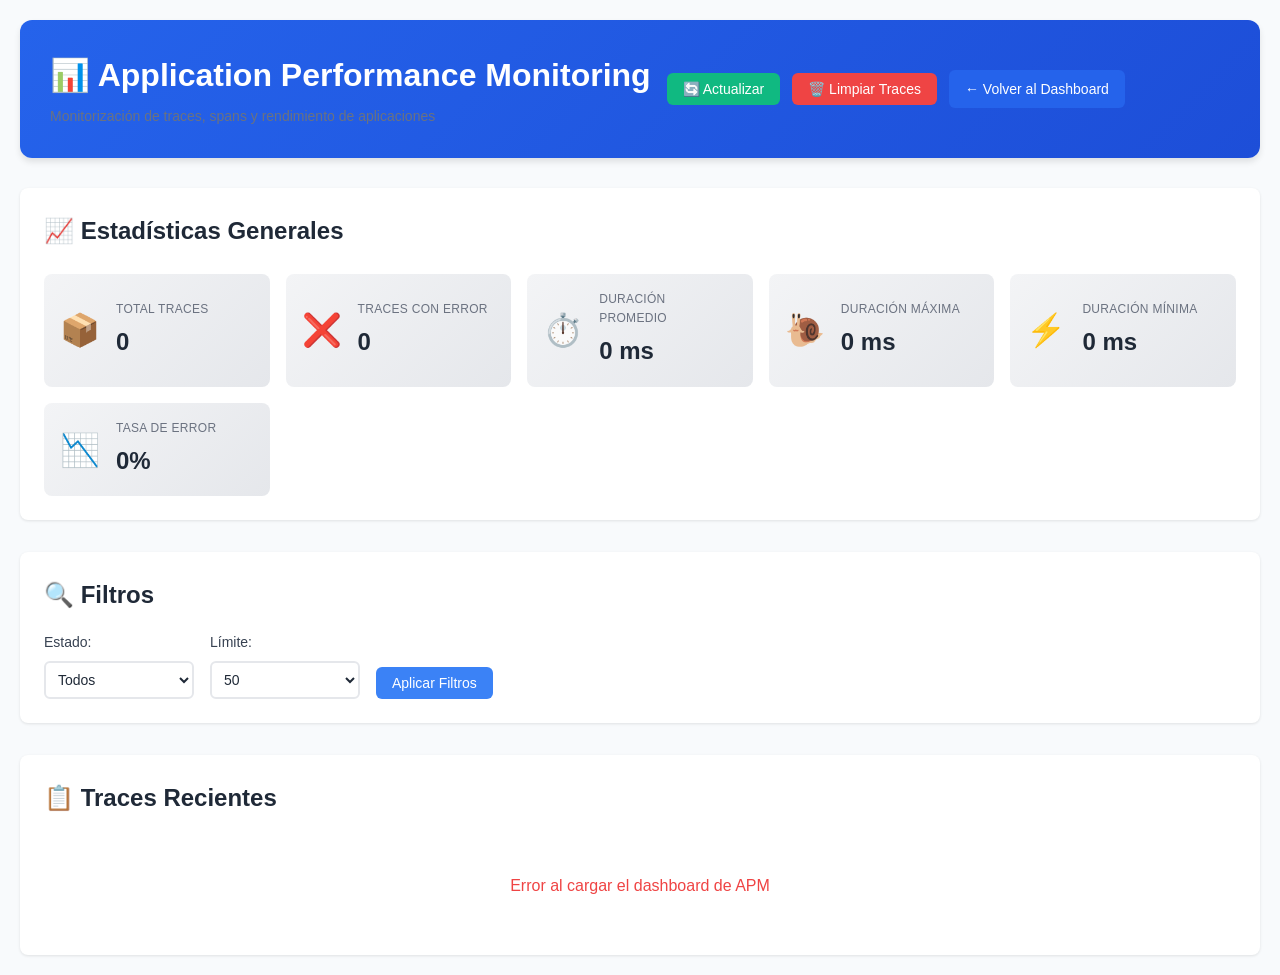
==== src/IISMonitoring.Web/wwwroot/apm.html @ 4fecae0a "Implementar funcionalidad de APM usando DiagnosticSource - Añadir modelos de datos para traces, span" ====
<!DOCTYPE html>
<html lang="es">
<head>
    <meta charset="UTF-8">
    <meta name="viewport" content="width=device-width, initial-scale=1.0">
    <title>APM - Application Performance Monitoring</title>
    <link rel="stylesheet" href="css/styles.css">
    <link rel="stylesheet" href="css/apm.css">
</head>
<body>
    <div class="container">
        <header>
            <div class="header-content">
                <div>
                    <h1>📊 Application Performance Monitoring</h1>
                    <p class="subtitle">Monitorización de traces, spans y rendimiento de aplicaciones</p>
                </div>
                <div class="header-actions">
                    <button class="btn-action btn-refresh" id="refreshButton">🔄 Actualizar</button>
                    <button class="btn-action btn-clear" id="clearTracesButton">🗑️ Limpiar Traces</button>
                    <a href="index.html" class="btn-back">← Volver al Dashboard</a>
                </div>
            </div>
        </header>

        <!-- Estadísticas Generales -->
        <section class="apm-statistics">
            <h2>📈 Estadísticas Generales</h2>
            <div class="stats-grid">
                <div class="stat-card">
                    <div class="stat-icon">📦</div>
                    <div class="stat-content">
                        <div class="stat-label">Total Traces</div>
                        <div class="stat-value" id="totalTraces">0</div>
                    </div>
                </div>
                <div class="stat-card">
                    <div class="stat-icon">❌</div>
                    <div class="stat-content">
                        <div class="stat-label">Traces con Error</div>
                        <div class="stat-value" id="errorTraces">0</div>
                    </div>
                </div>
                <div class="stat-card">
                    <div class="stat-icon">⏱️</div>
                    <div class="stat-content">
                        <div class="stat-label">Duración Promedio</div>
                        <div class="stat-value" id="avgDuration">0 ms</div>
                    </div>
                </div>
                <div class="stat-card">
                    <div class="stat-icon">🐌</div>
                    <div class="stat-content">
                        <div class="stat-label">Duración Máxima</div>
                        <div class="stat-value" id="maxDuration">0 ms</div>
                    </div>
                </div>
                <div class="stat-card">
                    <div class="stat-icon">⚡</div>
                    <div class="stat-content">
                        <div class="stat-label">Duración Mínima</div>
                        <div class="stat-value" id="minDuration">0 ms</div>
                    </div>
                </div>
                <div class="stat-card">
                    <div class="stat-icon">📉</div>
                    <div class="stat-content">
                        <div class="stat-label">Tasa de Error</div>
                        <div class="stat-value" id="errorRate">0%</div>
                    </div>
                </div>
            </div>
        </section>

        <!-- Operaciones Más Lentas -->
        <section class="slowest-operations" id="slowestOperationsSection" style="display: none;">
            <h2>🐢 Operaciones Más Lentas</h2>
            <div class="operations-table-container">
                <table class="operations-table">
                    <thead>
                        <tr>
                            <th>Operación</th>
                            <th>Duración Promedio</th>
                            <th>Ejecuciones</th>
                            <th>Errores</th>
                            <th>Tasa de Error</th>
                        </tr>
                    </thead>
                    <tbody id="slowestOperationsBody">
                    </tbody>
                </table>
            </div>
        </section>

        <!-- Filtros de Traces -->
        <section class="traces-filters">
            <h2>🔍 Filtros</h2>
            <div class="filters-container">
                <div class="filter-group">
                    <label for="statusFilter">Estado:</label>
                    <select id="statusFilter" class="filter-select">
                        <option value="">Todos</option>
                        <option value="Success">Success</option>
                        <option value="Error">Error</option>
                    </select>
                </div>
                <div class="filter-group">
                    <label for="limitFilter">Límite:</label>
                    <select id="limitFilter" class="filter-select">
                        <option value="50" selected>50</option>
                        <option value="100">100</option>
                        <option value="200">200</option>
                        <option value="500">500</option>
                    </select>
                </div>
                <button class="btn-action btn-apply-filters" id="applyFiltersButton">Aplicar Filtros</button>
            </div>
        </section>

        <!-- Lista de Traces -->
        <section class="traces-list">
            <h2>📋 Traces Recientes</h2>
            <div class="traces-table-container">
                <div id="tracesLoading" class="loading-message">Cargando traces...</div>
                <div id="tracesError" class="error-message" style="display: none;"></div>
                <table class="traces-table" id="tracesTable" style="display: none;">
                    <thead>
                        <tr>
                            <th>Estado</th>
                            <th>Operación</th>
                            <th>Servicio</th>
                            <th>Inicio</th>
                            <th>Duración</th>
                            <th>Spans</th>
                            <th>Acciones</th>
                        </tr>
                    </thead>
                    <tbody id="tracesTableBody">
                    </tbody>
                </table>
            </div>
        </section>

        <!-- Modal de Detalles del Trace -->
        <div class="modal-overlay" id="traceModalOverlay" style="display: none;">
            <div class="modal-container trace-modal">
                <div class="modal-header">
                    <h2>🔍 Detalles del Trace</h2>
                    <button class="btn-close-modal" id="closeTraceModal" title="Cerrar">✕</button>
                </div>
                <div class="modal-body">
                    <!-- Información del Trace -->
                    <div class="trace-info">
                        <div class="info-grid">
                            <div class="info-item">
                                <span class="info-label">Trace ID:</span>
                                <span class="info-value" id="traceId"></span>
                            </div>
                            <div class="info-item">
                                <span class="info-label">Operación:</span>
                                <span class="info-value" id="traceOperation"></span>
                            </div>
                            <div class="info-item">
                                <span class="info-label">Servicio:</span>
                                <span class="info-value" id="traceService"></span>
                            </div>
                            <div class="info-item">
                                <span class="info-label">Estado:</span>
                                <span class="info-value status-badge" id="traceStatus"></span>
                            </div>
                            <div class="info-item">
                                <span class="info-label">Inicio:</span>
                                <span class="info-value" id="traceStartTime"></span>
                            </div>
                            <div class="info-item">
                                <span class="info-label">Duración:</span>
                                <span class="info-value" id="traceDuration"></span>
                            </div>
                        </div>
                        <div class="error-message-container" id="traceErrorContainer" style="display: none;">
                            <strong>Error:</strong>
                            <span id="traceErrorMessage"></span>
                        </div>
                    </div>

                    <!-- Tags del Trace -->
                    <div class="trace-tags" id="traceTagsContainer" style="display: none;">
                        <h3>🏷️ Tags</h3>
                        <div class="tags-list" id="traceTagsList"></div>
                    </div>

                    <!-- Timeline de Spans -->
                    <div class="spans-section">
                        <h3>📊 Timeline de Spans</h3>
                        <div class="spans-timeline" id="spansTimeline"></div>
                    </div>

                    <!-- Lista Detallada de Spans -->
                    <div class="spans-list">
                        <h3>📝 Detalles de Spans</h3>
                        <div id="spansDetailList"></div>
                    </div>
                </div>
            </div>
        </div>
    </div>

    <script src="js/apm.js"></script>
</body>
</html>
---- src/IISMonitoring.Web/wwwroot/css/styles.css ----
* {
    margin: 0;
    padding: 0;
    box-sizing: border-box;
}

:root {
    --primary-color: #2563eb;
    --success-color: #10b981;
    --warning-color: #f59e0b;
    --danger-color: #ef4444;
    --bg-color: #f8fafc;
    --card-bg: #ffffff;
    --text-color: #1e293b;
    --text-secondary: #64748b;
    --border-color: #e2e8f0;
}

body {
    font-family: 'Segoe UI', Tahoma, Geneva, Verdana, sans-serif;
    background-color: var(--bg-color);
    color: var(--text-color);
    line-height: 1.6;
}

.container {
    max-width: 1400px;
    margin: 0 auto;
    padding: 20px;
}

header {
    background: linear-gradient(135deg, var(--primary-color), #1d4ed8);
    color: white;
    padding: 30px;
    border-radius: 12px;
    margin-bottom: 30px;
    box-shadow: 0 4px 6px rgba(0, 0, 0, 0.1);
    display: flex;
    justify-content: space-between;
    align-items: center;
}

header h1 {
    font-size: 2rem;
    font-weight: 600;
}

.last-update {
    font-size: 0.9rem;
    opacity: 0.9;
}

h2 {
    font-size: 1.5rem;
    margin-bottom: 20px;
    color: var(--text-color);
    font-weight: 600;
}

h3 {
    font-size: 1.2rem;
    margin-bottom: 15px;
    color: var(--text-color);
}

.metrics-section {
    margin-bottom: 40px;
}

.metrics-grid {
    display: grid;
    grid-template-columns: repeat(auto-fit, minmax(200px, 1fr));
    gap: 20px;
    margin-bottom: 30px;
}

.metric-card {
    background: var(--card-bg);
    padding: 25px;
    border-radius: 12px;
    box-shadow: 0 2px 4px rgba(0, 0, 0, 0.08);
    transition: transform 0.2s, box-shadow 0.2s;
    text-align: center;
}

.metric-card:hover {
    transform: translateY(-4px);
    box-shadow: 0 4px 8px rgba(0, 0, 0, 0.12);
}

.metric-icon {
    font-size: 2.5rem;
    margin-bottom: 10px;
}

.metric-label {
    font-size: 0.9rem;
    color: var(--text-secondary);
    margin-bottom: 8px;
    font-weight: 500;
}

.metric-value {
    font-size: 2rem;
    font-weight: 700;
    color: var(--primary-color);
    margin-bottom: 4px;
}

.metric-unit {
    font-size: 0.85rem;
    color: var(--text-secondary);
}

.charts-section {
    display: grid;
    grid-template-columns: repeat(auto-fit, minmax(400px, 1fr));
    gap: 30px;
    margin-bottom: 40px;
}

.chart-container {
    background: var(--card-bg);
    padding: 25px;
    border-radius: 12px;
    box-shadow: 0 2px 4px rgba(0, 0, 0, 0.08);
}

.chart-container canvas {
    max-height: 300px;
}

.table-section {
    margin-bottom: 40px;
}

.table-responsive {
    background: var(--card-bg);
    border-radius: 12px;
    box-shadow: 0 2px 4px rgba(0, 0, 0, 0.08);
    overflow-x: auto;
}

table {
    width: 100%;
    border-collapse: collapse;
}

thead {
    background: linear-gradient(135deg, var(--primary-color), #1d4ed8);
    color: white;
}

th {
    padding: 16px;
    text-align: left;
    font-weight: 600;
    font-size: 0.9rem;
    cursor: pointer;
    user-select: none;
    position: relative;
    transition: background-color 0.2s ease;
}

th:hover {
    background-color: #1e40af;
}

th.sortable::after {
    content: ' ⇅';
    opacity: 0.3;
    font-size: 0.8rem;
}

th.sort-asc::after {
    content: ' ▲';
    opacity: 1;
}

th.sort-desc::after {
    content: ' ▼';
    opacity: 1;
}

td {
    padding: 14px 16px;
    border-bottom: 1px solid var(--border-color);
    font-size: 0.9rem;
}

tbody tr:hover {
    background-color: #f1f5f9;
}

tbody tr:last-child td {
    border-bottom: none;
}

.status-badge {
    display: inline-block;
    padding: 4px 12px;
    border-radius: 12px;
    font-size: 0.8rem;
    font-weight: 600;
    text-transform: uppercase;
}

.status-started {
    background-color: #d1fae5;
    color: #065f46;
}

.status-stopped {
    background-color: #fee2e2;
    color: #991b1b;
}

.status-enabled {
    background-color: #dbeafe;
    color: #1e40af;
}

.status-disabled {
    background-color: #f3f4f6;
    color: #4b5563;
}

.loading {
    text-align: center;
    padding: 40px;
    color: var(--text-secondary);
    font-style: italic;
}

footer {
    margin-top: 50px;
    padding: 30px;
    background: var(--card-bg);
    border-radius: 12px;
    text-align: center;
    box-shadow: 0 2px 4px rgba(0, 0, 0, 0.08);
}

.connection-status {
    margin-top: 10px;
    font-size: 0.9rem;
}

.status-connected {
    color: var(--success-color);
    font-weight: 600;
}

.status-disconnected {
    color: var(--danger-color);
    font-weight: 600;
}

.status-connecting {
    color: var(--warning-color);
    font-weight: 600;
}

/* Tabs Styles */
.tabs-container {
    background: var(--card-bg);
    border-radius: 12px;
    box-shadow: 0 2px 4px rgba(0, 0, 0, 0.08);
    overflow: hidden;
}

.tabs {
    display: flex;
    background: #f1f5f9;
    border-bottom: 2px solid var(--border-color);
}

.tab-button {
    flex: 1;
    padding: 16px 20px;
    background: transparent;
    border: none;
    color: var(--text-secondary);
    font-size: 1rem;
    font-weight: 600;
    cursor: pointer;
    transition: all 0.3s ease;
    border-bottom: 3px solid transparent;
}

.tab-button:hover {
    background: rgba(37, 99, 235, 0.05);
    color: var(--primary-color);
}

.tab-button.active {
    color: var(--primary-color);
    border-bottom-color: var(--primary-color);
    background: white;
}

.tab-content {
    display: none;
    padding: 0;
}

.tab-content.active {
    display: block;
}

/* Action Buttons */
.action-btn {
    padding: 6px 14px;
    border: none;
    border-radius: 6px;
    font-size: 0.85rem;
    font-weight: 600;
    cursor: pointer;
    transition: all 0.2s ease;
    display: inline-flex;
    align-items: center;
    gap: 5px;
}

.action-btn:disabled {
    opacity: 0.5;
    cursor: not-allowed;
}

.btn-start {
    background-color: #d1fae5;
    color: #065f46;
    border: 1px solid #10b981;
}

.btn-start:hover:not(:disabled) {
    background-color: #10b981;
    color: white;
}

.btn-stop {
    background-color: #fee2e2;
    color: #991b1b;
    border: 1px solid #ef4444;
}

.btn-stop:hover:not(:disabled) {
    background-color: #ef4444;
    color: white;
}

.btn-start:disabled,
.btn-stop:disabled {
    background-color: #f3f4f6;
    color: #9ca3af;
    border-color: #d1d5db;
}

.btn-open {
    background-color: #dbeafe;
    color: #1e40af;
    border: 1px solid #2563eb;
}

.btn-open:hover:not(:disabled) {
    background-color: #2563eb;
    color: white;
}

/* Container for action buttons */
.action-buttons {
    display: flex;
    gap: 8px;
    flex-wrap: wrap;
    justify-content: center;
}

/* Loading spinner for buttons */
.btn-loading::after {
    content: "";
    display: inline-block;
    width: 12px;
    height: 12px;
    border: 2px solid currentColor;
    border-right-color: transparent;
    border-radius: 50%;
    animation: spin 0.6s linear infinite;
    margin-left: 6px;
}

@keyframes spin {
    to {
        transform: rotate(360deg);
    }
}

/* Pool Selector Styles - Searchable Multi-Select */
.pool-selector-container {
    grid-column: 1 / -1;
    background: var(--card-bg);
    padding: 25px;
    border-radius: 12px;
    box-shadow: 0 2px 4px rgba(0, 0, 0, 0.08);
    margin-bottom: 10px;
}

.pool-selector-header {
    display: flex;
    justify-content: space-between;
    align-items: center;
    margin-bottom: 20px;
    flex-wrap: wrap;
    gap: 15px;
}

.pool-selector-controls {
    display: flex;
    gap: 10px;
}

.btn-select-all,
.btn-deselect-all {
    padding: 8px 16px;
    border: none;
    border-radius: 6px;
    font-size: 0.85rem;
    font-weight: 600;
    cursor: pointer;
    transition: all 0.2s ease;
}

.btn-select-all {
    background-color: #dbeafe;
    color: #1e40af;
    border: 1px solid #2563eb;
}

.btn-select-all:hover {
    background-color: #2563eb;
    color: white;
}

.btn-deselect-all {
    background-color: #f3f4f6;
    color: #4b5563;
    border: 1px solid #d1d5db;
}

.btn-deselect-all:hover {
    background-color: #9ca3af;
    color: white;
}

/* Multiselect Wrapper */
.multiselect-wrapper {
    position: relative;
}

/* Tags/Chips de seleccionados */
.multiselect-tags {
    display: flex;
    flex-wrap: wrap;
    gap: 8px;
    margin-bottom: 12px;
    min-height: 36px;
    align-items: center;
}

.multiselect-tag {
    display: inline-flex;
    align-items: center;
    gap: 6px;
    background: #2563eb;
    color: white;
    padding: 6px 10px;
    border-radius: 6px;
    font-size: 0.85rem;
    font-weight: 500;
    transition: all 0.2s ease;
}

.multiselect-tag:hover {
    background: #1d4ed8;
}

.multiselect-tag-remove {
    background: none;
    border: none;
    color: white;
    font-size: 1.1rem;
    font-weight: bold;
    cursor: pointer;
    padding: 0;
    margin: 0;
    line-height: 1;
    transition: transform 0.2s ease;
}

.multiselect-tag-remove:hover {
    transform: scale(1.3);
}

/* Search Input y Dropdown */
.multiselect-search-wrapper {
    position: relative;
}

.multiselect-search-input {
    width: 100%;
    padding: 12px 16px;
    border: 2px solid #e2e8f0;
    border-radius: 8px;
    font-size: 0.95rem;
    transition: all 0.2s ease;
    outline: none;
}

.multiselect-search-input:focus {
    border-color: #2563eb;
    box-shadow: 0 0 0 3px rgba(37, 99, 235, 0.1);
}

.multiselect-dropdown {
    position: absolute;
    top: 100%;
    left: 0;
    right: 0;
    margin-top: 4px;
    background: white;
    border: 2px solid #e2e8f0;
    border-radius: 8px;
    box-shadow: 0 4px 6px rgba(0, 0, 0, 0.1);
    max-height: 300px;
    overflow-y: auto;
    z-index: 1000;
}

.multiselect-options {
    padding: 4px;
}

.multiselect-option {
    display: flex;
    align-items: center;
    padding: 10px 12px;
    cursor: pointer;
    border-radius: 6px;
    transition: all 0.2s ease;
    font-size: 0.9rem;
}

.multiselect-option:hover {
    background: #eff6ff;
}

.multiselect-option.selected {
    background: #dbeafe;
    font-weight: 600;
}

.multiselect-option-checkbox {
    width: 18px;
    height: 18px;
    margin-right: 10px;
    cursor: pointer;
    accent-color: #2563eb;
}

.multiselect-no-results {
    padding: 20px;
    text-align: center;
    color: var(--text-secondary);
    font-style: italic;
}

.loading-text {
    color: var(--text-secondary);
    font-style: italic;
}

/* Fullscreen Chart Modal */
.chart-fullscreen-modal {
    display: none;
    position: fixed;
    top: 0;
    left: 0;
    width: 100%;
    height: 100%;
    background-color: rgba(0, 0, 0, 0.95);
    z-index: 9999;
    padding: 20px;
    box-sizing: border-box;
}

.chart-fullscreen-modal.active {
    display: flex;
    flex-direction: column;
    align-items: center;
    justify-content: center;
}

.chart-fullscreen-header {
    position: absolute;
    top: 20px;
    left: 0;
    right: 0;
    display: flex;
    justify-content: space-between;
    align-items: center;
    padding: 0 40px;
    color: white;
}

.chart-fullscreen-title {
    font-size: 1.5rem;
    font-weight: 600;
}

.chart-fullscreen-close {
    background: rgba(255, 255, 255, 0.1);
    border: 2px solid rgba(255, 255, 255, 0.3);
    color: white;
    font-size: 2rem;
    width: 50px;
    height: 50px;
    border-radius: 50%;
    cursor: pointer;
    display: flex;
    align-items: center;
    justify-content: center;
    transition: all 0.3s ease;
    line-height: 1;
}

.chart-fullscreen-close:hover {
    background: rgba(255, 255, 255, 0.2);
    transform: rotate(90deg);
}

.chart-fullscreen-content {
    width: 90%;
    height: 80%;
    display: flex;
    align-items: center;
    justify-content: center;
}

.chart-fullscreen-canvas-container {
    width: 100%;
    height: 100%;
    position: relative;
}

.chart-fullscreen-canvas-container canvas {
    max-width: 100%;
    max-height: 100%;
}

/* Expand button for charts */
.chart-expand-btn {
    position: absolute;
    top: 10px;
    right: 10px;
    background: var(--primary-color);
    color: white;
    border: none;
    border-radius: 6px;
    padding: 8px 12px;
    font-size: 0.9rem;
    cursor: pointer;
    display: flex;
    align-items: center;
    gap: 6px;
    transition: all 0.2s ease;
    z-index: 10;
}

.chart-expand-btn:hover {
    background: #1d4ed8;
    transform: scale(1.05);
}

.chart-container {
    position: relative;
}

.chart-container h3 {
    padding-right: 120px; /* Espacio para el botón de expandir */
}

@media (max-width: 768px) {
    header {
        flex-direction: column;
        gap: 10px;
        text-align: center;
    }

    .metrics-grid {
        grid-template-columns: repeat(auto-fit, minmax(150px, 1fr));
    }

    .charts-section {
        grid-template-columns: 1fr;
    }

    .pool-selector-header {
        flex-direction: column;
        align-items: flex-start;
    }

    .pool-selector-controls {
        width: 100%;
        flex-direction: column;
    }

    .btn-select-all,
    .btn-deselect-all {
        width: 100%;
    }

    table {
        font-size: 0.8rem;
    }

    th, td {
        padding: 10px;
    }
}
---- src/IISMonitoring.Web/wwwroot/css/apm.css ----
/* Estilos específicos para la página de APM */

/* Header */
.header-content {
    display: flex;
    justify-content: space-between;
    align-items: center;
    flex-wrap: wrap;
    gap: 1rem;
}

.header-actions {
    display: flex;
    gap: 0.75rem;
    align-items: center;
    flex-wrap: wrap;
}

.subtitle {
    color: #6b7280;
    font-size: 0.875rem;
    margin-top: 0.25rem;
}

.btn-back {
    padding: 0.5rem 1rem;
    background-color: var(--primary-color, #2563eb);
    color: white;
    text-decoration: none;
    border-radius: 6px;
    font-size: 0.875rem;
    transition: background-color 0.2s;
    border: none;
    cursor: pointer;
}

.btn-back:hover {
    background-color: #1d4ed8;
}

.btn-action {
    padding: 0.5rem 1rem;
    border: none;
    border-radius: 6px;
    font-size: 0.875rem;
    cursor: pointer;
    transition: all 0.2s;
    font-weight: 500;
}

.btn-refresh {
    background-color: #10b981;
    color: white;
}

.btn-refresh:hover {
    background-color: #059669;
}

.btn-clear {
    background-color: #ef4444;
    color: white;
}

.btn-clear:hover {
    background-color: #dc2626;
}

.btn-apply-filters {
    background-color: #3b82f6;
    color: white;
}

.btn-apply-filters:hover {
    background-color: #2563eb;
}

/* Estadísticas Generales */
.apm-statistics {
    background: white;
    border-radius: 8px;
    padding: 1.5rem;
    box-shadow: 0 1px 3px rgba(0, 0, 0, 0.1);
    margin-bottom: 2rem;
}

.apm-statistics h2 {
    margin: 0 0 1.5rem 0;
    color: #1f2937;
}

.stats-grid {
    display: grid;
    grid-template-columns: repeat(auto-fit, minmax(200px, 1fr));
    gap: 1rem;
}

.stat-card {
    display: flex;
    align-items: center;
    gap: 1rem;
    padding: 1rem;
    background: linear-gradient(135deg, #f3f4f6 0%, #e5e7eb 100%);
    border-radius: 8px;
    transition: transform 0.2s;
}

.stat-card:hover {
    transform: translateY(-2px);
}

.stat-icon {
    font-size: 2rem;
    line-height: 1;
}

.stat-content {
    flex: 1;
}

.stat-label {
    display: block;
    font-size: 0.75rem;
    color: #6b7280;
    font-weight: 500;
    text-transform: uppercase;
    letter-spacing: 0.025em;
    margin-bottom: 0.25rem;
}

.stat-value {
    display: block;
    font-size: 1.5rem;
    font-weight: 700;
    color: #1f2937;
}

/* Operaciones Más Lentas */
.slowest-operations {
    background: white;
    border-radius: 8px;
    padding: 1.5rem;
    box-shadow: 0 1px 3px rgba(0, 0, 0, 0.1);
    margin-bottom: 2rem;
}

.slowest-operations h2 {
    margin: 0 0 1.5rem 0;
    color: #1f2937;
}

.operations-table-container {
    overflow-x: auto;
}

.operations-table {
    width: 100%;
    border-collapse: collapse;
    font-size: 0.875rem;
}

.operations-table thead {
    background-color: #f9fafb;
}

.operations-table th {
    padding: 0.75rem;
    text-align: left;
    font-weight: 600;
    color: #374151;
    border-bottom: 2px solid #e5e7eb;
}

.operations-table td {
    padding: 0.75rem;
    border-bottom: 1px solid #e5e7eb;
    color: #1f2937;
}

.operations-table tbody tr:hover {
    background-color: #f9fafb;
}

/* Filtros */
.traces-filters {
    background: white;
    border-radius: 8px;
    padding: 1.5rem;
    box-shadow: 0 1px 3px rgba(0, 0, 0, 0.1);
    margin-bottom: 2rem;
}

.traces-filters h2 {
    margin: 0 0 1rem 0;
    color: #1f2937;
}

.filters-container {
    display: flex;
    gap: 1rem;
    align-items: flex-end;
    flex-wrap: wrap;
}

.filter-group {
    display: flex;
    flex-direction: column;
    gap: 0.5rem;
}

.filter-group label {
    font-size: 0.875rem;
    font-weight: 500;
    color: #374151;
}

.filter-select {
    padding: 0.5rem;
    border: 2px solid #e5e7eb;
    border-radius: 6px;
    font-size: 0.875rem;
    color: #1f2937;
    background-color: white;
    cursor: pointer;
    min-width: 150px;
}

.filter-select:focus {
    outline: none;
    border-color: #3b82f6;
}

/* Lista de Traces */
.traces-list {
    background: white;
    border-radius: 8px;
    padding: 1.5rem;
    box-shadow: 0 1px 3px rgba(0, 0, 0, 0.1);
}

.traces-list h2 {
    margin: 0 0 1.5rem 0;
    color: #1f2937;
}

.traces-table-container {
    overflow-x: auto;
}

.loading-message,
.error-message {
    padding: 2rem;
    text-align: center;
    color: #6b7280;
}

.error-message {
    color: #ef4444;
}

.traces-table {
    width: 100%;
    border-collapse: collapse;
    font-size: 0.875rem;
}

.traces-table thead {
    background-color: #f9fafb;
}

.traces-table th {
    padding: 0.75rem;
    text-align: left;
    font-weight: 600;
    color: #374151;
    border-bottom: 2px solid #e5e7eb;
}

.traces-table td {
    padding: 0.75rem;
    border-bottom: 1px solid #e5e7eb;
    color: #1f2937;
}

.traces-table tbody tr:hover {
    background-color: #f9fafb;
}

.operation-name {
    max-width: 300px;
    overflow: hidden;
    text-overflow: ellipsis;
    white-space: nowrap;
}

.duration-slow {
    color: #ef4444;
    font-weight: 600;
}

.status-badge {
    display: inline-block;
    padding: 0.25rem 0.75rem;
    border-radius: 9999px;
    font-size: 0.75rem;
    font-weight: 600;
    text-transform: uppercase;
}

.status-success {
    background-color: #d1fae5;
    color: #065f46;
}

.status-error {
    background-color: #fee2e2;
    color: #991b1b;
}

.status-inprogress {
    background-color: #dbeafe;
    color: #1e40af;
}

.btn-view-trace {
    padding: 0.375rem 0.75rem;
    background-color: #3b82f6;
    color: white;
    border: none;
    border-radius: 6px;
    font-size: 0.75rem;
    cursor: pointer;
    transition: background-color 0.2s;
}

.btn-view-trace:hover {
    background-color: #2563eb;
}

/* Modal */
.modal-overlay {
    display: none;
    position: fixed;
    top: 0;
    left: 0;
    right: 0;
    bottom: 0;
    background-color: rgba(0, 0, 0, 0.5);
    z-index: 1000;
    align-items: center;
    justify-content: center;
    padding: 1rem;
    overflow-y: auto;
}

.modal-container {
    background: white;
    border-radius: 8px;
    box-shadow: 0 20px 25px -5px rgba(0, 0, 0, 0.1);
    width: 100%;
    max-width: 1200px;
    max-height: 90vh;
    display: flex;
    flex-direction: column;
}

.trace-modal {
    margin: auto;
}

.modal-header {
    display: flex;
    justify-content: space-between;
    align-items: center;
    padding: 1.5rem;
    border-bottom: 2px solid #e5e7eb;
}

.modal-header h2 {
    margin: 0;
    color: #1f2937;
    font-size: 1.25rem;
}

.btn-close-modal {
    width: 2rem;
    height: 2rem;
    border: none;
    background-color: #f3f4f6;
    border-radius: 6px;
    font-size: 1.5rem;
    color: #6b7280;
    cursor: pointer;
    transition: all 0.2s;
    display: flex;
    align-items: center;
    justify-content: center;
    line-height: 1;
}

.btn-close-modal:hover {
    background-color: #e5e7eb;
    color: #1f2937;
}

.modal-body {
    padding: 1.5rem;
    overflow-y: auto;
    flex: 1;
}

/* Trace Info */
.trace-info {
    margin-bottom: 2rem;
}

.info-grid {
    display: grid;
    grid-template-columns: repeat(auto-fit, minmax(250px, 1fr));
    gap: 1rem;
    margin-bottom: 1rem;
}

.info-item {
    display: flex;
    flex-direction: column;
    gap: 0.25rem;
}

.info-label {
    font-size: 0.75rem;
    font-weight: 600;
    color: #6b7280;
    text-transform: uppercase;
    letter-spacing: 0.025em;
}

.info-value {
    font-size: 0.875rem;
    color: #1f2937;
    font-weight: 500;
}

.error-message-container {
    padding: 1rem;
    background-color: #fef2f2;
    border-left: 4px solid #ef4444;
    border-radius: 4px;
    margin-top: 1rem;
    color: #991b1b;
}

/* Tags */
.trace-tags {
    margin-bottom: 2rem;
}

.trace-tags h3 {
    margin: 0 0 1rem 0;
    color: #1f2937;
    font-size: 1rem;
}

.tags-list {
    display: flex;
    flex-wrap: wrap;
    gap: 0.5rem;
}

.tag-item {
    display: inline-flex;
    align-items: center;
    gap: 0.25rem;
    padding: 0.375rem 0.75rem;
    background-color: #f3f4f6;
    border-radius: 6px;
    font-size: 0.75rem;
}

.tag-key {
    color: #6b7280;
    font-weight: 600;
}

.tag-value {
    color: #1f2937;
}

/* Spans Section */
.spans-section {
    margin-bottom: 2rem;
}

.spans-section h3 {
    margin: 0 0 1rem 0;
    color: #1f2937;
    font-size: 1rem;
}

.spans-timeline {
    background-color: #f9fafb;
    border-radius: 8px;
    padding: 1rem;
}

.span-timeline-item {
    margin-bottom: 1rem;
}

.span-timeline-item:last-child {
    margin-bottom: 0;
}

.span-timeline-label {
    display: flex;
    justify-content: space-between;
    align-items: center;
    margin-bottom: 0.375rem;
    font-size: 0.75rem;
}

.span-name {
    color: #374151;
    font-weight: 500;
    overflow: hidden;
    text-overflow: ellipsis;
    white-space: nowrap;
    max-width: 70%;
}

.span-duration {
    color: #6b7280;
    font-weight: 600;
}

.span-timeline-bar-container {
    position: relative;
    height: 24px;
    background-color: #e5e7eb;
    border-radius: 4px;
}

.span-timeline-bar {
    position: absolute;
    height: 100%;
    border-radius: 4px;
    transition: opacity 0.2s;
}

.span-timeline-bar:hover {
    opacity: 0.8;
}

.span-success {
    background-color: #10b981;
}

.span-error {
    background-color: #ef4444;
}

.span-type-server {
    background: linear-gradient(135deg, #3b82f6 0%, #2563eb 100%);
}

.span-type-client {
    background: linear-gradient(135deg, #8b5cf6 0%, #7c3aed 100%);
}

.span-type-internal {
    background: linear-gradient(135deg, #10b981 0%, #059669 100%);
}

.span-type-database {
    background: linear-gradient(135deg, #f59e0b 0%, #d97706 100%);
}

/* Spans List */
.spans-list h3 {
    margin: 0 0 1rem 0;
    color: #1f2937;
    font-size: 1rem;
}

.span-detail-card {
    background-color: #f9fafb;
    border-radius: 8px;
    margin-bottom: 1rem;
    overflow: hidden;
    border: 1px solid #e5e7eb;
}

.span-detail-card:last-child {
    margin-bottom: 0;
}

.span-detail-header {
    padding: 1rem;
    background-color: white;
    border-bottom: 1px solid #e5e7eb;
}

.span-detail-title {
    display: flex;
    align-items: center;
    gap: 0.75rem;
    margin-bottom: 0.5rem;
    flex-wrap: wrap;
}

.span-index {
    display: inline-flex;
    align-items: center;
    justify-content: center;
    width: 1.75rem;
    height: 1.75rem;
    background-color: #3b82f6;
    color: white;
    border-radius: 9999px;
    font-size: 0.75rem;
    font-weight: 700;
}

.span-operation {
    font-weight: 600;
    color: #1f2937;
    flex: 1;
}

.span-detail-meta {
    display: flex;
    align-items: center;
    gap: 0.75rem;
    flex-wrap: wrap;
}

.span-kind {
    padding: 0.25rem 0.5rem;
    background-color: #e0e7ff;
    color: #3730a3;
    border-radius: 4px;
    font-size: 0.75rem;
    font-weight: 600;
}

.span-detail-body {
    padding: 1rem;
}

.span-info-row {
    margin-bottom: 0.75rem;
    font-size: 0.875rem;
}

.span-info-row:last-child {
    margin-bottom: 0;
}

.span-info-row strong {
    color: #6b7280;
}

.span-error-message {
    padding: 0.75rem;
    background-color: #fef2f2;
    border-left: 4px solid #ef4444;
    border-radius: 4px;
    margin-top: 0.75rem;
    font-size: 0.875rem;
    color: #991b1b;
}

.span-tags,
.span-events {
    margin-top: 1rem;
    padding-top: 1rem;
    border-top: 1px solid #e5e7eb;
}

.span-tags strong,
.span-events strong {
    display: block;
    margin-bottom: 0.5rem;
    color: #6b7280;
    font-size: 0.875rem;
}

.events-list {
    display: flex;
    flex-direction: column;
    gap: 0.5rem;
}

.event-item {
    display: flex;
    justify-content: space-between;
    align-items: center;
    padding: 0.5rem;
    background-color: white;
    border-radius: 4px;
    font-size: 0.75rem;
}

.event-name {
    font-weight: 600;
    color: #1f2937;
}

.event-time {
    color: #6b7280;
}

.no-data {
    padding: 2rem;
    text-align: center;
    color: #6b7280;
    font-style: italic;
}

/* Responsive */
@media (max-width: 768px) {
    .stats-grid {
        grid-template-columns: 1fr;
    }

    .filters-container {
        flex-direction: column;
        align-items: stretch;
    }

    .filter-select {
        min-width: 100%;
    }

    .header-actions {
        width: 100%;
        justify-content: flex-start;
    }

    .modal-container {
        max-width: 100%;
        max-height: 100vh;
        border-radius: 0;
    }
}
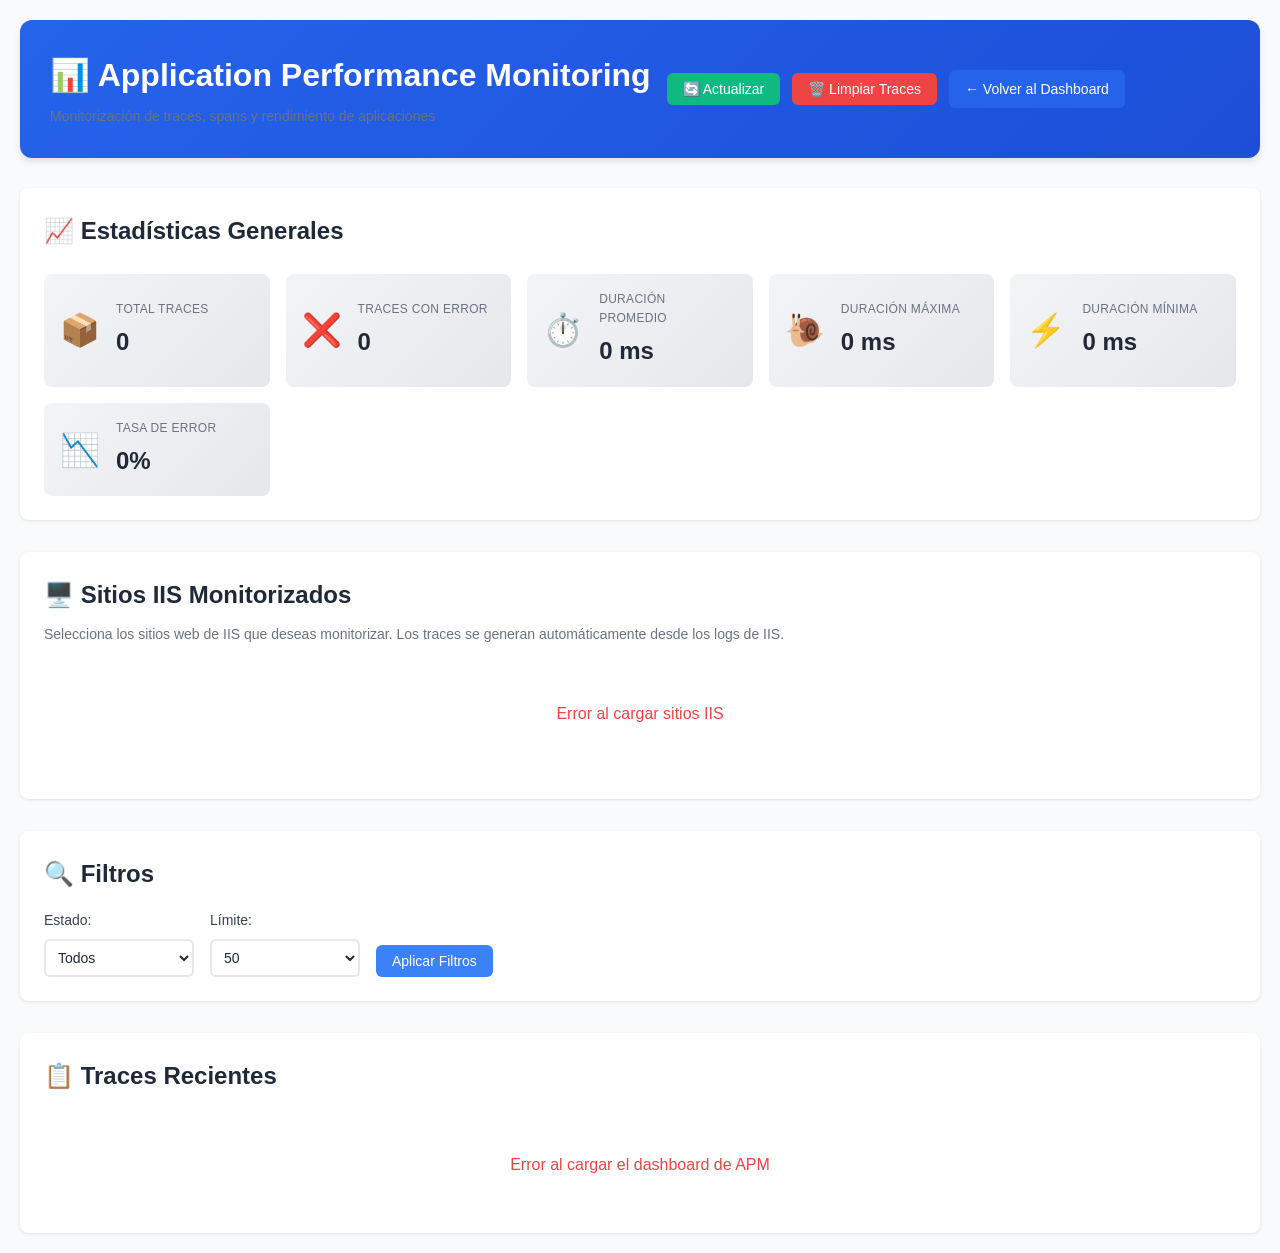
==== commit a33bcbf6: "Implementar APM para monitorizar sitios IIS desde logs W3C - Crear IISLogParserService para parsear " ====
--- a/src/IISMonitoring.Web/wwwroot/apm.html
+++ b/src/IISMonitoring.Web/wwwroot/apm.html
@@ -69,6 +69,15 @@
                         <div class="stat-value" id="errorRate">0%</div>
                     </div>
                 </div>
+            </div>
+        </section>
+
+        <!-- Sitios IIS Monitorizados -->
+        <section class="iis-sites-section">
+            <h2>🖥️ Sitios IIS Monitorizados</h2>
+            <p class="section-description">Selecciona los sitios web de IIS que deseas monitorizar. Los traces se generan automáticamente desde los logs de IIS.</p>
+            <div class="sites-container" id="sitesContainer">
+                <div class="loading-message">Cargando sitios IIS...</div>
             </div>
         </section>
 
--- a/src/IISMonitoring.Web/wwwroot/css/apm.css
+++ b/src/IISMonitoring.Web/wwwroot/css/apm.css
@@ -87,6 +87,103 @@
 .apm-statistics h2 {
     margin: 0 0 1.5rem 0;
     color: #1f2937;
+}
+
+/* Sitios IIS */
+.iis-sites-section {
+    background: white;
+    border-radius: 8px;
+    padding: 1.5rem;
+    box-shadow: 0 1px 3px rgba(0, 0, 0, 0.1);
+    margin-bottom: 2rem;
+}
+
+.iis-sites-section h2 {
+    margin: 0 0 0.5rem 0;
+    color: #1f2937;
+}
+
+.section-description {
+    margin: 0 0 1.5rem 0;
+    color: #6b7280;
+    font-size: 0.875rem;
+}
+
+.sites-container {
+    margin-bottom: 1rem;
+}
+
+.sites-grid {
+    display: grid;
+    grid-template-columns: repeat(auto-fill, minmax(280px, 1fr));
+    gap: 1rem;
+    margin-bottom: 1.5rem;
+}
+
+.site-card {
+    background: #f9fafb;
+    border: 2px solid #e5e7eb;
+    border-radius: 8px;
+    padding: 1rem;
+    transition: all 0.2s;
+}
+
+.site-card.monitored {
+    border-color: #10b981;
+    background: #f0fdf4;
+}
+
+.site-card:hover {
+    box-shadow: 0 2px 8px rgba(0, 0, 0, 0.1);
+}
+
+.site-header {
+    margin-bottom: 0.75rem;
+}
+
+.site-name {
+    font-size: 1rem;
+    font-weight: 600;
+    color: #1f2937;
+    margin-bottom: 0.25rem;
+}
+
+.site-id {
+    font-size: 0.75rem;
+    color: #6b7280;
+}
+
+.site-status {
+    display: flex;
+    align-items: center;
+    justify-content: space-between;
+}
+
+.status-inactive {
+    background-color: #f3f4f6;
+    color: #6b7280;
+}
+
+.sites-info {
+    padding: 1rem;
+    background: #eff6ff;
+    border-left: 4px solid #3b82f6;
+    border-radius: 4px;
+    margin-top: 1rem;
+}
+
+.sites-info p {
+    margin: 0.5rem 0;
+    font-size: 0.875rem;
+    color: #1e40af;
+}
+
+.sites-info code {
+    background: #dbeafe;
+    padding: 0.125rem 0.375rem;
+    border-radius: 3px;
+    font-family: monospace;
+    font-size: 0.875rem;
 }
 
 .stats-grid {
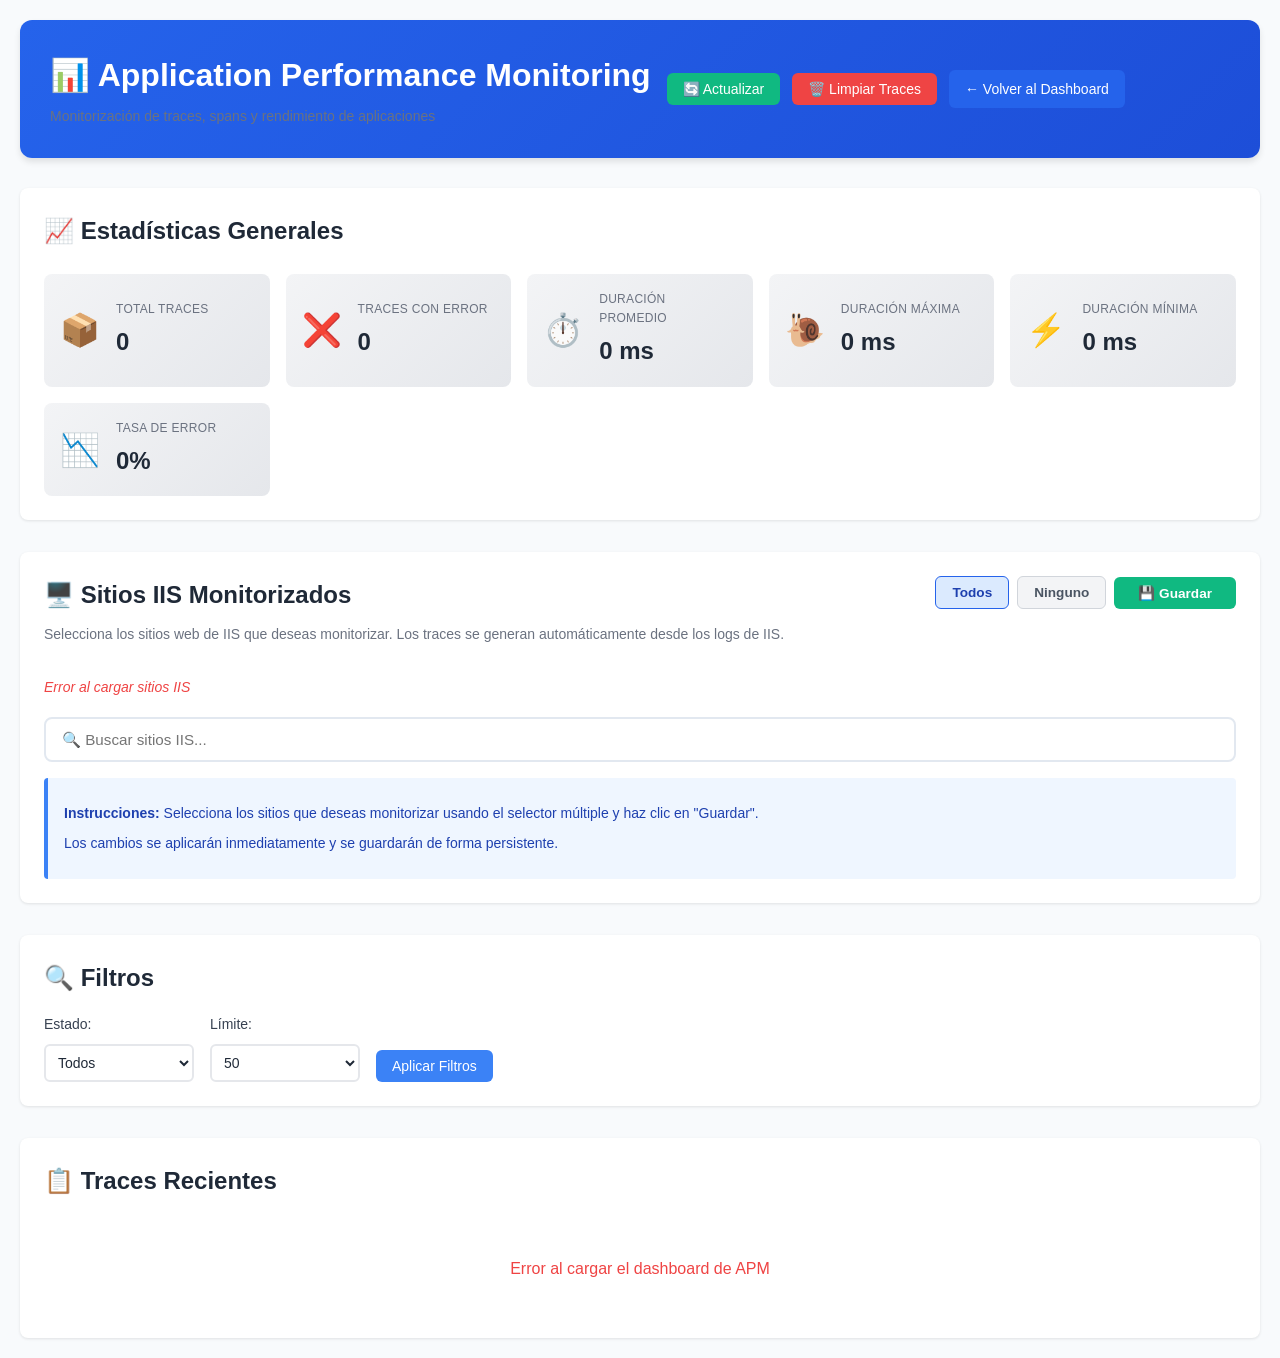
==== commit cb14e80a: "Implementar selector multi-select para sitios IIS en APM Reemplazar la cuadrícula de checkboxes por " ====
--- a/src/IISMonitoring.Web/wwwroot/apm.html
+++ b/src/IISMonitoring.Web/wwwroot/apm.html
@@ -74,10 +74,45 @@
 
         <!-- Sitios IIS Monitorizados -->
         <section class="iis-sites-section">
-            <h2>🖥️ Sitios IIS Monitorizados</h2>
-            <p class="section-description">Selecciona los sitios web de IIS que deseas monitorizar. Los traces se generan automáticamente desde los logs de IIS.</p>
-            <div class="sites-container" id="sitesContainer">
-                <div class="loading-message">Cargando sitios IIS...</div>
+            <div class="sites-selector-header">
+                <div>
+                    <h2>🖥️ Sitios IIS Monitorizados</h2>
+                    <p class="section-description">Selecciona los sitios web de IIS que deseas monitorizar. Los traces se generan automáticamente desde los logs de IIS.</p>
+                </div>
+                <div class="sites-selector-controls">
+                    <button class="btn-select-all" onclick="selectAllSites()">Todos</button>
+                    <button class="btn-deselect-all" onclick="deselectAllSites()">Ninguno</button>
+                    <button class="btn-action btn-save-sites" id="saveSitesButton">💾 Guardar</button>
+                </div>
+            </div>
+
+            <!-- Multi-Select Searchable -->
+            <div class="multiselect-wrapper">
+                <!-- Chips de seleccionados -->
+                <div class="multiselect-tags" id="selectedSitesTags">
+                    <span class="loading-text">Cargando sitios...</span>
+                </div>
+
+                <!-- Input de búsqueda y dropdown -->
+                <div class="multiselect-search-wrapper">
+                    <input
+                        type="text"
+                        id="siteSearchInput"
+                        class="multiselect-search-input"
+                        placeholder="🔍 Buscar sitios IIS..."
+                        autocomplete="off"
+                    />
+                    <div class="multiselect-dropdown" id="siteDropdown" style="display: none;">
+                        <div class="multiselect-options" id="siteOptions">
+                            <!-- Las opciones se cargarán dinámicamente -->
+                        </div>
+                    </div>
+                </div>
+            </div>
+
+            <div class="sites-info">
+                <p><strong>Instrucciones:</strong> Selecciona los sitios que deseas monitorizar usando el selector múltiple y haz clic en "Guardar".</p>
+                <p>Los cambios se aplicarán inmediatamente y se guardarán de forma persistente.</p>
             </div>
         </section>
 
--- a/src/IISMonitoring.Web/wwwroot/css/apm.css
+++ b/src/IISMonitoring.Web/wwwroot/css/apm.css
@@ -98,70 +98,221 @@
     margin-bottom: 2rem;
 }
 
-.iis-sites-section h2 {
+.sites-selector-header {
+    display: flex;
+    justify-content: space-between;
+    align-items: flex-start;
+    margin-bottom: 1.5rem;
+    gap: 1rem;
+    flex-wrap: wrap;
+}
+
+.sites-selector-header h2 {
     margin: 0 0 0.5rem 0;
     color: #1f2937;
 }
 
 .section-description {
-    margin: 0 0 1.5rem 0;
-    color: #6b7280;
-    font-size: 0.875rem;
-}
-
-.sites-container {
+    margin: 0;
+    color: #6b7280;
+    font-size: 0.875rem;
+}
+
+.sites-selector-controls {
+    display: flex;
+    gap: 0.5rem;
+    align-items: center;
+}
+
+.btn-select-all,
+.btn-deselect-all {
+    padding: 0.5rem 1rem;
+    border: none;
+    border-radius: 6px;
+    font-size: 0.85rem;
+    font-weight: 600;
+    cursor: pointer;
+    transition: all 0.2s ease;
+}
+
+.btn-select-all {
+    background-color: #dbeafe;
+    color: #1e40af;
+    border: 1px solid #2563eb;
+}
+
+.btn-select-all:hover {
+    background-color: #2563eb;
+    color: white;
+}
+
+.btn-deselect-all {
+    background-color: #f3f4f6;
+    color: #4b5563;
+    border: 1px solid #d1d5db;
+}
+
+.btn-deselect-all:hover {
+    background-color: #9ca3af;
+    color: white;
+}
+
+.btn-save-sites {
+    padding: 0.5rem 1.5rem;
+    background-color: #10b981;
+    color: white;
+    font-size: 0.85rem;
+    font-weight: 600;
+    transition: all 0.3s;
+}
+
+.btn-save-sites:hover:not(:disabled) {
+    background-color: #059669;
+}
+
+.btn-save-sites:disabled {
+    opacity: 0.6;
+    cursor: not-allowed;
+}
+
+/* Multiselect */
+.multiselect-wrapper {
+    position: relative;
     margin-bottom: 1rem;
 }
 
-.sites-grid {
-    display: grid;
-    grid-template-columns: repeat(auto-fill, minmax(280px, 1fr));
-    gap: 1rem;
-    margin-bottom: 1.5rem;
-}
-
-.site-card {
-    background: #f9fafb;
-    border: 2px solid #e5e7eb;
-    border-radius: 8px;
+.multiselect-tags {
+    display: flex;
+    flex-wrap: wrap;
+    gap: 0.5rem;
+    margin-bottom: 0.75rem;
+    min-height: 36px;
+    align-items: center;
+}
+
+.multiselect-tags .tag {
+    display: inline-flex;
+    align-items: center;
+    gap: 0.375rem;
+    background: #2563eb;
+    color: white;
+    padding: 0.375rem 0.625rem;
+    border-radius: 6px;
+    font-size: 0.85rem;
+    font-weight: 500;
+    transition: all 0.2s ease;
+}
+
+.multiselect-tags .tag:hover {
+    background: #1d4ed8;
+}
+
+.multiselect-tags .tag-remove {
+    background: none;
+    border: none;
+    color: white;
+    font-size: 1.1rem;
+    font-weight: bold;
+    cursor: pointer;
+    padding: 0;
+    margin: 0;
+    line-height: 1;
+    transition: transform 0.2s ease;
+}
+
+.multiselect-tags .tag-remove:hover {
+    transform: scale(1.3);
+}
+
+.loading-text,
+.placeholder-text,
+.error-text {
+    color: #6b7280;
+    font-size: 0.875rem;
+    font-style: italic;
+}
+
+.error-text {
+    color: #ef4444;
+}
+
+.multiselect-search-wrapper {
+    position: relative;
+}
+
+.multiselect-search-input {
+    width: 100%;
+    padding: 0.75rem 1rem;
+    border: 2px solid #e2e8f0;
+    border-radius: 8px;
+    font-size: 0.95rem;
+    transition: all 0.2s ease;
+    outline: none;
+}
+
+.multiselect-search-input:focus {
+    border-color: #2563eb;
+    box-shadow: 0 0 0 3px rgba(37, 99, 235, 0.1);
+}
+
+.multiselect-dropdown {
+    position: absolute;
+    top: 100%;
+    left: 0;
+    right: 0;
+    margin-top: 4px;
+    background: white;
+    border: 2px solid #e2e8f0;
+    border-radius: 8px;
+    box-shadow: 0 4px 6px rgba(0, 0, 0, 0.1);
+    max-height: 300px;
+    overflow-y: auto;
+    z-index: 1000;
+}
+
+.multiselect-options {
+    padding: 4px;
+}
+
+.multiselect-option {
+    display: flex;
+    align-items: center;
+    padding: 0.625rem 0.75rem;
+    cursor: pointer;
+    border-radius: 6px;
+    transition: all 0.2s ease;
+    font-size: 0.9rem;
+}
+
+.multiselect-option:hover {
+    background: #eff6ff;
+}
+
+.multiselect-option.selected {
+    background: #dbeafe;
+    font-weight: 600;
+}
+
+.option-checkbox {
+    width: 18px;
+    height: 18px;
+    margin-right: 10px;
+    display: inline-flex;
+    align-items: center;
+    justify-content: center;
+    color: #2563eb;
+    font-weight: bold;
+}
+
+.option-text {
+    flex: 1;
+}
+
+.no-options {
     padding: 1rem;
-    transition: all 0.2s;
-}
-
-.site-card.monitored {
-    border-color: #10b981;
-    background: #f0fdf4;
-}
-
-.site-card:hover {
-    box-shadow: 0 2px 8px rgba(0, 0, 0, 0.1);
-}
-
-.site-header {
-    margin-bottom: 0.75rem;
-}
-
-.site-name {
-    font-size: 1rem;
-    font-weight: 600;
-    color: #1f2937;
-    margin-bottom: 0.25rem;
-}
-
-.site-id {
-    font-size: 0.75rem;
-    color: #6b7280;
-}
-
-.site-status {
-    display: flex;
-    align-items: center;
-    justify-content: space-between;
-}
-
-.status-inactive {
-    background-color: #f3f4f6;
-    color: #6b7280;
+    text-align: center;
+    color: #6b7280;
+    font-size: 0.875rem;
 }
 
 .sites-info {
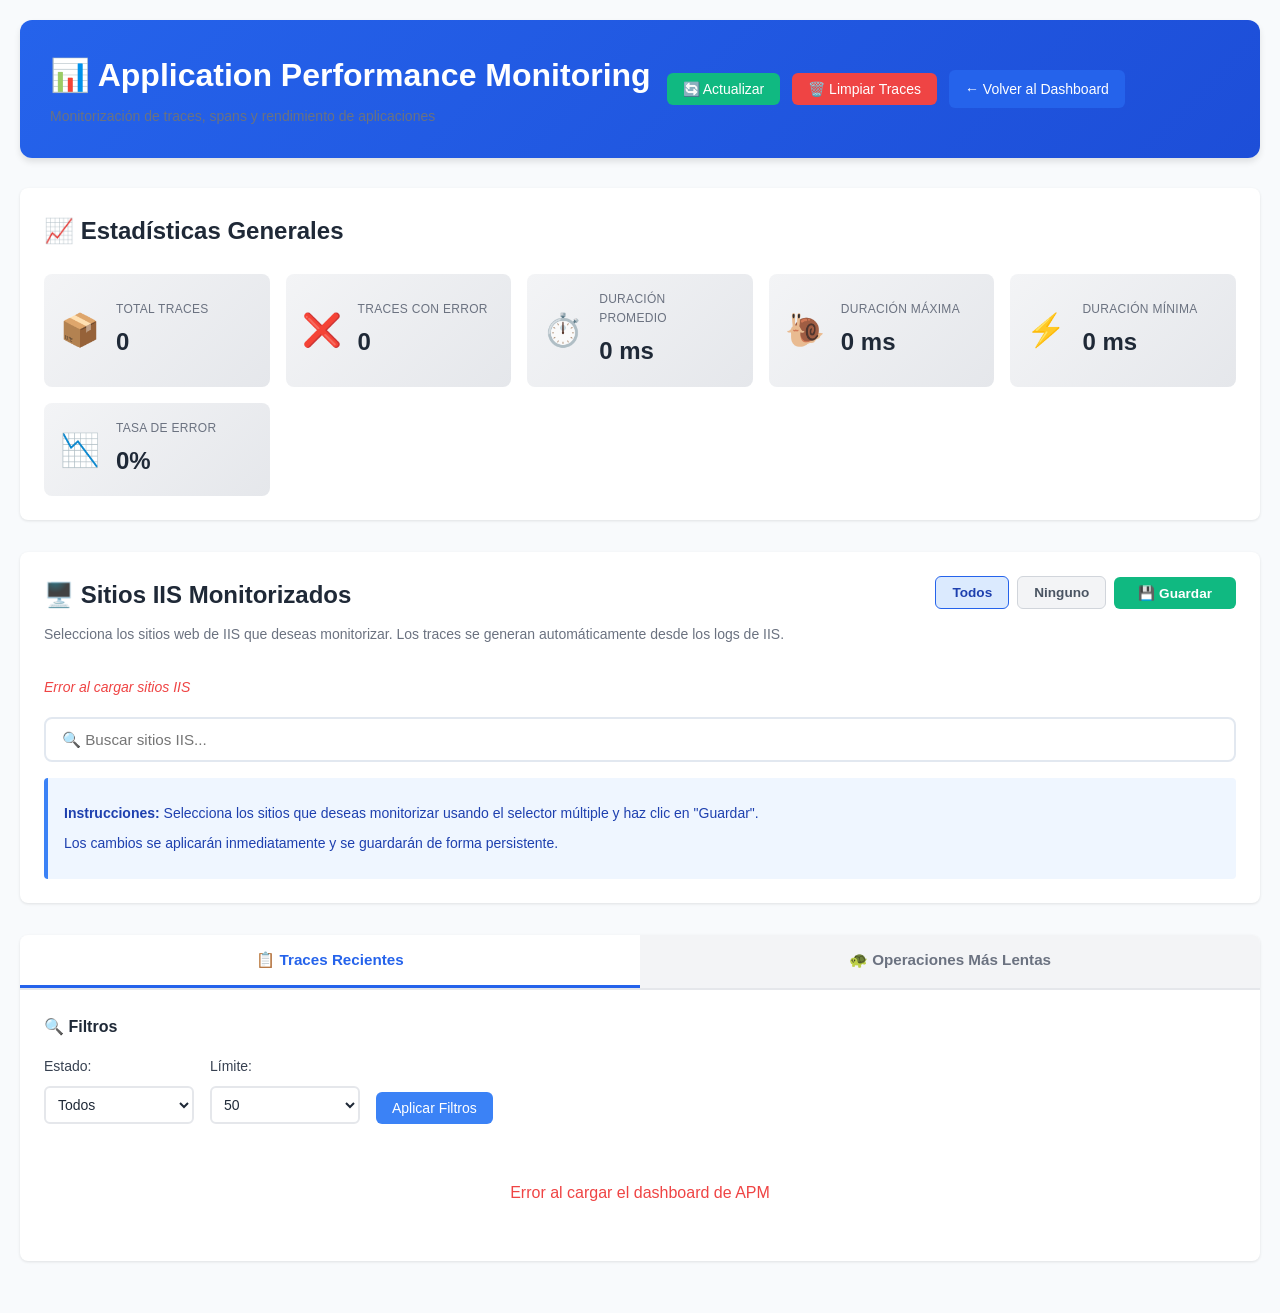
==== commit 457032c7: "Implementar pestañas en APM y mejorar experiencia de usuario Cambios principales: - Agregar sistema " ====
--- a/src/IISMonitoring.Web/wwwroot/apm.html
+++ b/src/IISMonitoring.Web/wwwroot/apm.html
@@ -116,72 +116,83 @@
             </div>
         </section>
 
-        <!-- Operaciones Más Lentas -->
-        <section class="slowest-operations" id="slowestOperationsSection" style="display: none;">
-            <h2>🐢 Operaciones Más Lentas</h2>
-            <div class="operations-table-container">
-                <table class="operations-table">
-                    <thead>
-                        <tr>
-                            <th>Operación</th>
-                            <th>Duración Promedio</th>
-                            <th>Ejecuciones</th>
-                            <th>Errores</th>
-                            <th>Tasa de Error</th>
-                        </tr>
-                    </thead>
-                    <tbody id="slowestOperationsBody">
-                    </tbody>
-                </table>
-            </div>
-        </section>
-
-        <!-- Filtros de Traces -->
-        <section class="traces-filters">
-            <h2>🔍 Filtros</h2>
-            <div class="filters-container">
-                <div class="filter-group">
-                    <label for="statusFilter">Estado:</label>
-                    <select id="statusFilter" class="filter-select">
-                        <option value="">Todos</option>
-                        <option value="Success">Success</option>
-                        <option value="Error">Error</option>
-                    </select>
-                </div>
-                <div class="filter-group">
-                    <label for="limitFilter">Límite:</label>
-                    <select id="limitFilter" class="filter-select">
-                        <option value="50" selected>50</option>
-                        <option value="100">100</option>
-                        <option value="200">200</option>
-                        <option value="500">500</option>
-                    </select>
-                </div>
-                <button class="btn-action btn-apply-filters" id="applyFiltersButton">Aplicar Filtros</button>
-            </div>
-        </section>
-
-        <!-- Lista de Traces -->
-        <section class="traces-list">
-            <h2>📋 Traces Recientes</h2>
-            <div class="traces-table-container">
-                <div id="tracesLoading" class="loading-message">Cargando traces...</div>
-                <div id="tracesError" class="error-message" style="display: none;"></div>
-                <table class="traces-table" id="tracesTable" style="display: none;">
-                    <thead>
-                        <tr>
-                            <th>Estado</th>
-                            <th>Operación</th>
-                            <th>Servicio</th>
-                            <th>Inicio</th>
-                            <th>Duración</th>
-                            <th>Spans</th>
-                            <th>Acciones</th>
-                        </tr>
-                    </thead>
-                    <tbody id="tracesTableBody">
-                    </tbody>
-                </table>
+        <!-- Sistema de Pestañas -->
+        <section class="tabs-section">
+            <div class="tabs-header">
+                <button class="tab-button active" data-tab="traces">📋 Traces Recientes</button>
+                <button class="tab-button" data-tab="operations">🐢 Operaciones Más Lentas</button>
+            </div>
+
+            <!-- Tab: Traces Recientes -->
+            <div class="tab-content active" id="tracesTab">
+                <!-- Filtros de Traces -->
+                <div class="traces-filters">
+                    <h3>🔍 Filtros</h3>
+                    <div class="filters-container">
+                        <div class="filter-group">
+                            <label for="statusFilter">Estado:</label>
+                            <select id="statusFilter" class="filter-select">
+                                <option value="">Todos</option>
+                                <option value="Success">Success</option>
+                                <option value="Error">Error</option>
+                            </select>
+                        </div>
+                        <div class="filter-group">
+                            <label for="limitFilter">Límite:</label>
+                            <select id="limitFilter" class="filter-select">
+                                <option value="50" selected>50</option>
+                                <option value="100">100</option>
+                                <option value="200">200</option>
+                                <option value="500">500</option>
+                            </select>
+                        </div>
+                        <button class="btn-action btn-apply-filters" id="applyFiltersButton">Aplicar Filtros</button>
+                    </div>
+                </div>
+
+                <!-- Lista de Traces -->
+                <div class="traces-list">
+                    <div class="traces-table-container">
+                        <div id="tracesLoading" class="loading-message">Cargando traces...</div>
+                        <div id="tracesError" class="error-message" style="display: none;"></div>
+                        <table class="traces-table" id="tracesTable" style="display: none;">
+                            <thead>
+                                <tr>
+                                    <th>Estado</th>
+                                    <th>Operación</th>
+                                    <th>Servicio</th>
+                                    <th>Inicio</th>
+                                    <th>Duración</th>
+                                    <th>Spans</th>
+                                    <th>Acciones</th>
+                                </tr>
+                            </thead>
+                            <tbody id="tracesTableBody">
+                            </tbody>
+                        </table>
+                    </div>
+                </div>
+            </div>
+
+            <!-- Tab: Operaciones Más Lentas -->
+            <div class="tab-content" id="operationsTab">
+                <div class="slowest-operations" id="slowestOperationsSection">
+                    <div class="operations-table-container">
+                        <table class="operations-table">
+                            <thead>
+                                <tr>
+                                    <th>Operación</th>
+                                    <th>Duración Promedio</th>
+                                    <th>Ejecuciones</th>
+                                    <th>Errores</th>
+                                    <th>Tasa de Error</th>
+                                </tr>
+                            </thead>
+                            <tbody id="slowestOperationsBody">
+                            </tbody>
+                        </table>
+                    </div>
+                </div>
             </div>
         </section>
 
--- a/src/IISMonitoring.Web/wwwroot/css/apm.css
+++ b/src/IISMonitoring.Web/wwwroot/css/apm.css
@@ -408,15 +408,15 @@
 }
 
 .operations-table thead {
-    background-color: #f9fafb;
+    background-color: #1f2937;
 }
 
 .operations-table th {
     padding: 0.75rem;
     text-align: left;
     font-weight: 600;
-    color: #374151;
-    border-bottom: 2px solid #e5e7eb;
+    color: white;
+    border-bottom: 2px solid #374151;
 }
 
 .operations-table td {
@@ -513,15 +513,15 @@
 }
 
 .traces-table thead {
-    background-color: #f9fafb;
+    background-color: #1f2937;
 }
 
 .traces-table th {
     padding: 0.75rem;
     text-align: left;
     font-weight: 600;
-    color: #374151;
-    border-bottom: 2px solid #e5e7eb;
+    color: white;
+    border-bottom: 2px solid #374151;
 }
 
 .traces-table td {
@@ -965,6 +965,89 @@
     font-style: italic;
 }
 
+/* Pestañas */
+.tabs-section {
+    background: white;
+    border-radius: 8px;
+    box-shadow: 0 1px 3px rgba(0, 0, 0, 0.1);
+    margin-bottom: 2rem;
+    overflow: hidden;
+}
+
+.tabs-header {
+    display: flex;
+    gap: 0;
+    background-color: #f3f4f6;
+    border-bottom: 2px solid #e5e7eb;
+    padding: 0;
+}
+
+.tab-button {
+    flex: 1;
+    padding: 1rem 1.5rem;
+    border: none;
+    background-color: transparent;
+    color: #6b7280;
+    font-size: 0.95rem;
+    font-weight: 600;
+    cursor: pointer;
+    transition: all 0.2s ease;
+    border-bottom: 3px solid transparent;
+    position: relative;
+}
+
+.tab-button:hover {
+    background-color: #e5e7eb;
+    color: #374151;
+}
+
+.tab-button.active {
+    background-color: white;
+    color: #2563eb;
+    border-bottom: 3px solid #2563eb;
+}
+
+.tab-content {
+    display: none;
+    padding: 1.5rem;
+    animation: fadeIn 0.3s ease;
+}
+
+.tab-content.active {
+    display: block;
+}
+
+@keyframes fadeIn {
+    from {
+        opacity: 0;
+        transform: translateY(-10px);
+    }
+    to {
+        opacity: 1;
+        transform: translateY(0);
+    }
+}
+
+.tab-content .traces-filters {
+    background: transparent;
+    padding: 0;
+    box-shadow: none;
+    margin-bottom: 1.5rem;
+}
+
+.tab-content .traces-filters h3 {
+    margin: 0 0 1rem 0;
+    color: #1f2937;
+    font-size: 1rem;
+}
+
+.tab-content .traces-list,
+.tab-content .slowest-operations {
+    background: transparent;
+    padding: 0;
+    box-shadow: none;
+}
+
 /* Responsive */
 @media (max-width: 768px) {
     .stats-grid {
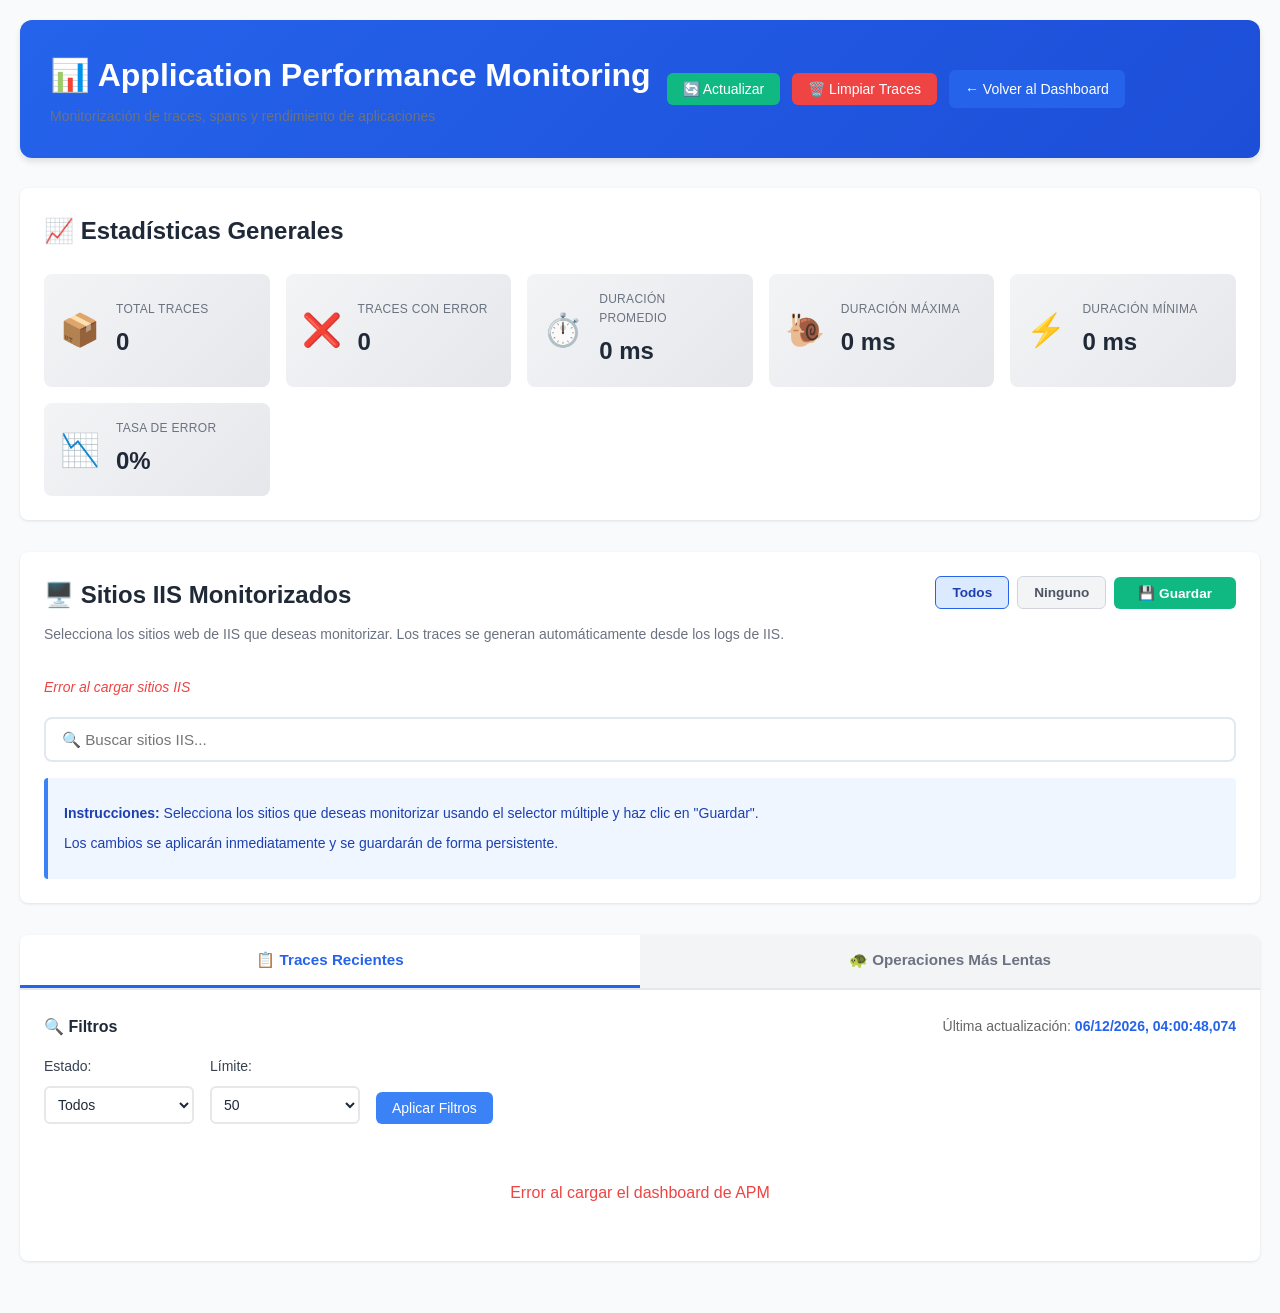
==== commit ef8b160f: "Añadir servicio de fondo y mejoras en el APM Se ha implementado el servicio `IISApmBackgroundService" ====
--- a/src/IISMonitoring.Web/wwwroot/apm.html
+++ b/src/IISMonitoring.Web/wwwroot/apm.html
@@ -21,6 +21,14 @@
                     <a href="index.html" class="btn-back">← Volver al Dashboard</a>
                 </div>
             </div>
+            <!-- Banner de carga inicial -->
+            <div id="loadingBanner" class="loading-banner" style="display: none;">
+                <div class="loading-spinner"></div>
+                <div class="loading-text">
+                    <strong>Cargando datos históricos...</strong>
+                    <span>Procesando logs de IIS. Esto puede tardar unos momentos en la primera carga.</span>
+                </div>
+            </div>
         </header>
 
         <!-- Estadísticas Generales -->
@@ -127,7 +135,13 @@
             <div class="tab-content active" id="tracesTab">
                 <!-- Filtros de Traces -->
                 <div class="traces-filters">
-                    <h3>🔍 Filtros</h3>
+                    <div style="display: flex; justify-content: space-between; align-items: center; margin-bottom: 1rem;">
+                        <h3 style="margin: 0;">🔍 Filtros</h3>
+                        <div style="font-size: 0.875rem; color: #666;">
+                            <span style="font-weight: 500;">Última actualización:</span>
+                            <span id="lastRefreshTime" style="color: #2563eb; font-weight: 600;">Cargando...</span>
+                        </div>
+                    </div>
                     <div class="filters-container">
                         <div class="filter-group">
                             <label for="statusFilter">Estado:</label>
--- a/src/IISMonitoring.Web/wwwroot/css/apm.css
+++ b/src/IISMonitoring.Web/wwwroot/css/apm.css
@@ -7,6 +7,60 @@
     align-items: center;
     flex-wrap: wrap;
     gap: 1rem;
+}
+
+/* Loading Banner */
+.loading-banner {
+    background: linear-gradient(135deg, #667eea 0%, #764ba2 100%);
+    color: white;
+    padding: 1rem 1.5rem;
+    margin-top: 1rem;
+    border-radius: 8px;
+    display: flex;
+    align-items: center;
+    gap: 1rem;
+    box-shadow: 0 4px 6px rgba(0, 0, 0, 0.1);
+    animation: slideDown 0.3s ease-out;
+}
+
+@keyframes slideDown {
+    from {
+        opacity: 0;
+        transform: translateY(-10px);
+    }
+    to {
+        opacity: 1;
+        transform: translateY(0);
+    }
+}
+
+.loading-spinner {
+    width: 24px;
+    height: 24px;
+    border: 3px solid rgba(255, 255, 255, 0.3);
+    border-top-color: white;
+    border-radius: 50%;
+    animation: spin 0.8s linear infinite;
+}
+
+@keyframes spin {
+    to { transform: rotate(360deg); }
+}
+
+.loading-text {
+    display: flex;
+    flex-direction: column;
+    gap: 0.25rem;
+}
+
+.loading-text strong {
+    font-size: 0.95rem;
+    font-weight: 600;
+}
+
+.loading-text span {
+    font-size: 0.85rem;
+    opacity: 0.9;
 }
 
 .header-actions {
